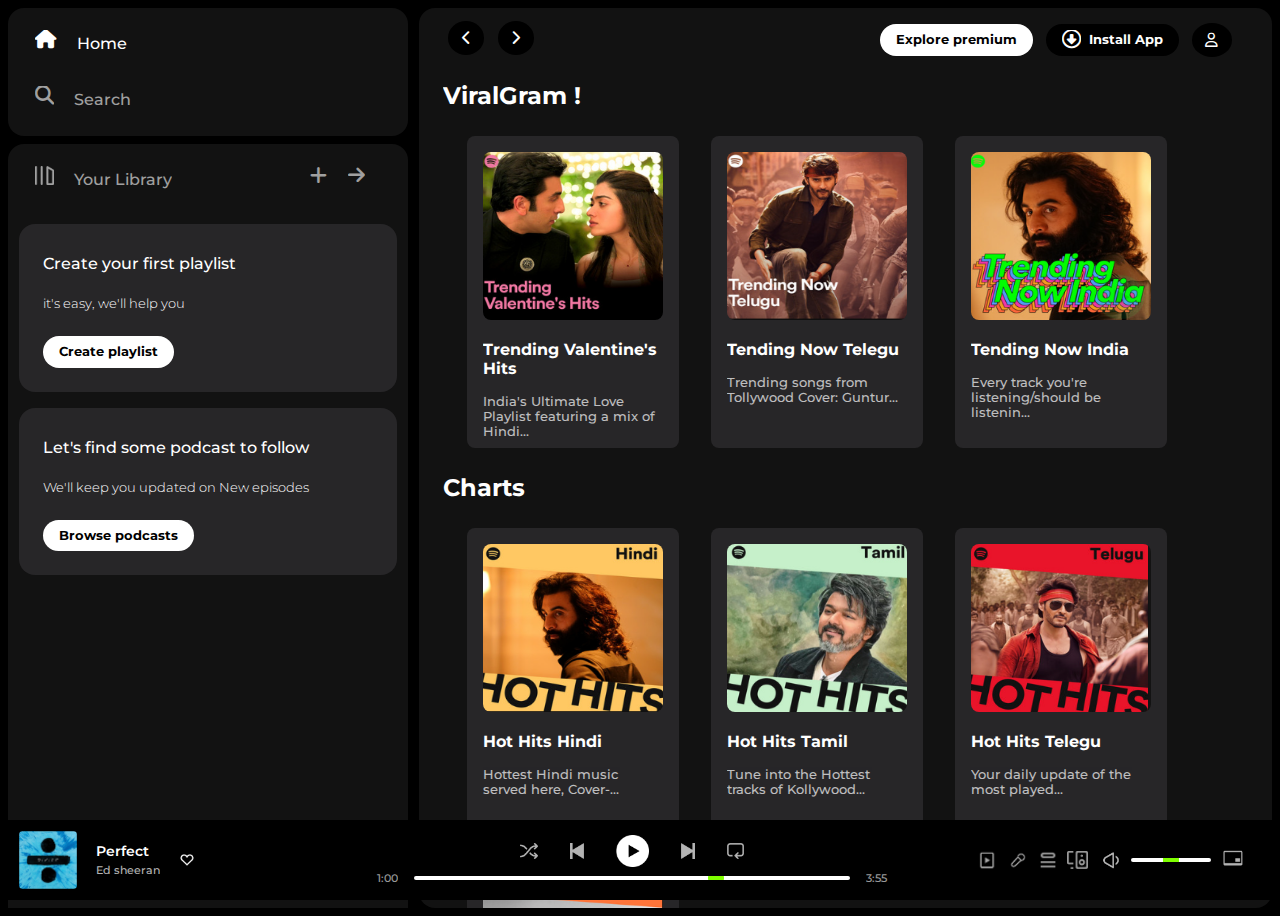
==== index.html @ b38ec643 "Spotify clone Added" ====
<!DOCTYPE html>
<html lang="en">
<head>
    <meta charset="UTF-8">
    <meta name="viewport" content="width=device-width, initial-scale=1.0">
    <link rel="icon" href="./assets/logo.png">
    <title>Spotify - Web Player: Music for everyone</title>
    <link rel="stylesheet" href="style.css">
    <link rel="stylesheet" href="https://cdnjs.cloudflare.com/ajax/libs/font-awesome/6.5.1/css/all.min.css">

    <link rel="preconnect" href="https://fonts.googleapis.com">
    <link rel="preconnect" href="https://fonts.gstatic.com" crossorigin>
    <link href="https://fonts.googleapis.com/css2?family=Montserrat:ital,wght@0,100..900;1,100..900&display=swap" rel="stylesheet">
</head>
<body>
    <div class="container">

        <!-- Sidebar -->
        <div class="sidebar">
            <!-- Top sidebar -->
           <div class="sidebar-nav">
            <div style="opacity: 1;">
                <i class="fa-solid fa-house"></i> 
                <a href="#" >Home</a>
            </div>
            <div>
                <i class="fa-solid fa-magnifying-glass"></i> 
                <a href="#">Search</a>
            </div>
           </div>
<!--         sidebar library top -->
           <div class="sidebar-library">

            <div class="lib-head">
                <div class="library-link">
                    <img src="./assets/library_icon.png">
                    <a href="#">Your Library</a>
                </div>
                <div class="library-icon">
                    <a href="#"><i class="fa-solid fa-plus"></i></a>
                    <a href="#"><i class="fa-solid fa-arrow-right"></i></a>
                </div>
            </div>

            <!-- Side-library main items -->
            <div class="lib-items">
                <div class="box">
                    <p>Create your first playlist</p>
                    <p style="font-size: 0.8rem; font-weight: 300;">it's easy, we'll help you</p>
                    <button class="btn">Create playlist</button>
                </div>

                <div class="box">
                    <p>Let's find some podcast to follow</p>
                    <p style="font-size: 0.8rem; font-weight: 300;">We'll keep you updated on New episodes</p>
                    <button class="btn">Browse podcasts</button>
                </div>

            </div>
           </div>
        </div>

        <!-- Main -->
        <div class="main-items">

            <div class="main-items-nav">
                <div class="main-items-nav-1">
                    <i class="fa-solid fa-chevron-left"></i>
                    <i class="fa-solid fa-chevron-right" id="main-items-nav-1-Hide"></i>
                </div>
                
                <div class="main-items-nav-2">
                    <button class="btn"  id="main-items-nav-2-btn-hide">Explore premium</button>
                    <button class="btn  nav-user-icon-install"><i class="fa-regular fa-circle-down" ></i>Install App</button>
                    <i class="fa-regular fa-user nav-user-icon " id=""></i>
                </div>
            </div>


            <h2>ViralGram !</h2>
                <div class="main-items-content">
                    <div class="card">
                       <img src="./Trend/pic1.png" alt="">
                       <p class="title">Trending Valentine's Hits</p>
                       <p class="para">India's Ultimate Love Playlist featuring a mix of Hindi...</p>
                    </div>
                    <div class="card">
                        <img src="./Trend/pic2.png" alt="">
                        <p class="title">Tending Now Telegu</p>
                        <p class="para">Trending songs from Tollywood Cover: Guntur...</p>
                     </div>
                     <div class="card">
                        <img src="./Trend/pic3.png" alt="">
                        <p class="title">Tending Now India</p>
                        <p class="para">Every track you're listening/should be listenin...</p>
                     </div>
                </div>

                <h2>Charts</h2>
                <div class="main-items-content">
                    <div class="card">
                       <img src="./Hot/pic1.png" alt="">
                       <p class="title">Hot Hits Hindi</p>
                       <p class="para">Hottest Hindi music served here, Cover-...</p>
                    </div>

                    <div class="card">
                        <img src="./Hot/pic2.png" alt="">
                        <p class="title">Hot Hits Tamil</p>
                        <p class="para">Tune into the Hottest tracks of Kollywood...</p>
                     </div>

                     <div class="card">
                        <img src="./Hot/pic3.png" alt="">
                        <p class="title">Hot Hits Telegu</p>
                        <p class="para">Your daily update of the most played...</p>
                     </div>

                     <div class="card">
                        <img src="./Hot/pic4.png" alt="">
                        <p class="title">Hot Hits Hindi</p>
                        <p class="para">Your daily update of the most played...</p>
                     </div>

                     
                </div>

                <h2>Podcast</h2>
                <div class="main-items-content">
                    <div class="card">
                       <img src="./podcast/pic1.png" alt="">
                       <p class="title">Top 50-Global</p>
                       <p class="para">Your daily update of the most played...</p>
                    </div>
                    <div class="card">
                        <img src="./podcast/pic2.png" alt="">
                        <p class="title">Top 50-Global</p>
                        <p class="para">Your daily update of the most played...</p>
                     </div>
                     <!-- <div class="card">
                        <img src="./podcast/pic3.png" alt="">
                        <p class="title">Top 50-Global</p>
                        <p class="para">Your daily update of the most played...</p>
                     </div> -->
                     <div class="card">
                        <img src="./podcast/pic4.png" alt="">
                        <p class="title">Top 50-Global</p>
                        <p class="para">Your daily update of the most played...</p>
                     </div>
                     <div class="card">
                        <img src="./podcast/pic5.png" alt="">
                        <p class="title">Top 50-Global</p>
                        <p class="para">Your daily update of the most played...</p>
                     </div>
                </div>

                <h2>Radio</h2>
                <div class="main-items-content">
                    <div class="card">
                       <img src="./radio/pic1.png" alt="">
                       <p class="title">Top 50-Global</p>
                       <p class="para">Your daily update of the most played...</p>
                    </div>
                    <div class="card">
                        <img src="./radio/pic2.png" alt="">
                        <p class="title">Top 50-Global</p>
                        <p class="para">Your daily update of the most played...</p>
                     </div>
                     <div class="card">
                        <img src="./radio/pic3.png" alt="">
                        <p class="title">Top 50-Global</p>
                        <p class="para">Your daily update of the most played...</p>
                     </div>
                     <div class="card">
                        <img src="./radio/pic4.png" alt="">
                        <p class="title">Top 50-Global</p>
                        <p class="para">Your daily update of the most played...</p>
                     </div>
                     <div class="card">
                        <img src="./radio/pic5.png" alt="">
                        <p class="title">Top 50-Global</p>
                        <p class="para">Your daily update of the most played...</p>
                     </div>
                     <div class="card">
                        <img src="./radio/pic6.png" alt="">
                        <p class="title">Top 50-Global</p>
                        <p class="para">Your daily update of the most played...</p>
                     </div>
                </div>
            
                <div class="footer-first-section">
                    <div class="ffs-first">
                        <div style="display: flex; flex-direction: column;">
                            <p>Company</p>
                            <a href="#">About</a>
                            <a href="#">Jobs</a>
                            <a href="#">For the Record</a>
                        </div>
                        <div style="display: flex; flex-direction: column;">
                            <p>Communities</p>
                            <a href="#">For Artists</a>
                            <a href="#">Developers</a>
                            <a href="#">Advertising</a>
                            <a href="#">investors</a>
                            <a href="#">Vendors</a>
                        </div>
                        <div style="display: flex; flex-direction: column;">
                            <p>Useful links</p>
                            <a href="#">Support</a>
                            <a href="#">Free the Mobile App</a>
                        </div>
                        
                    </div>

                    <div class="ffs-second">
                        <a href="#"><i class="fa-brands fa-instagram" id="B-icon"></i></a>
                        <a href="#"><i class="fa-brands fa-twitter" id="B-icon"></i></a>
                        <a href="#"><i class="fa-brands fa-facebook" id="B-icon"></i></a>

                    </div>
                </div>

                
                <div class="footer-bar">
                    <div>
                        <a class="footer-bar-a" href="#">Legal</a>
                        <a class="footer-bar-a" href="#">Safety & Privacy Center</a>
                        <a class="footer-bar-a" href="#">Privacy Policy</a>
                        <a class="footer-bar-a" href="#">Cookies</a>
                        <a class="footer-bar-a" href="#">About Ads</a>
                        <a class="footer-bar-a" href="#">Accessibility</a>
                    </div>
                    <div style="opacity: 0.6;">© 2024 Spotify AB</div>
                </div>

            </div>
                

        <!-- Music player -->
        <div class="music-player">
            <div class="Left-bar">
                <img src="./assets/album_pictureE.png" alt="">
                <div>
                    <a href="google.com" style="font-weight: 600; font-size: 0.85rem; cursor: pointer;">Perfect</a>
                    <a style="opacity: 0.7; margin-top: 0.3rem; cursor: pointer;">Ed sheeran</a>
                </div>
                <img src="./assets/album_icon1.png" class="Heart-icon" alt="">
            </div>
            <div class="mid-bar">
                <div>
                    <a href="#"><img src="./assets/player_icon1.png" alt=""></a>
                    <a href="#"><img src="./assets/player_icon2.png" alt=""></a>
                    <a href="#"><img style="height: 2rem; opacity: 1;" src="./assets/player_icon3.png" alt=""></a>
                    <a href="#"><img src="./assets/player_icon4.png" alt=""></a>
                    <a href="#"><img src="./assets/player_icon5.png" alt=""></a>
                </div>
                <div>
                    <span>1:00</span>
                    <input type="range" min="0" max="100" value="70" id="slider">
                    <span>3:55</span>
                </div>
            </div>
            <div class="right-bar">
                <img style="height:2.3rem;" src="./assets/controls_icon1.png" alt="">
                <img style="height:2rem;" src="./assets/controld_icon2.png" alt="">
                <img style="height:1.4rem; opacity: 0.6;" src="./assets/controls_icon3.png" alt="">
                <img style="height:1.1rem; opacity: 0.6;" src="./assets/controls_icon4.png" alt="">
                <img style="height:2.5rem;" src="./assets/controls_icon5.png" alt="">
                <input type="range" id="Second-rangebar" min="0" max="100" value="50" id="">
                <img style="height:2.2rem; margin-left:0.5rem;" src="./assets/album_icon2.png" alt="">
            </div>
        </div>
    </div>
</body>      
</html>
---- style.css ----
*{
    margin: 0;
    font-family: "Montserrat", sans-serif;
    font-weight: 500;
    overflow: hidden;
    
}
.container{
    background-color: black;
    display: flex;
    height: 100vh;
    color: white;
    padding: 0.5rem;
}
.sidebar{
    background-color:black;
    width: 400px;
    margin-right: 0.7rem;

    /* border-radius: 16px; */
}
.main-items{
    background-color:#121212;
    flex: 1;
    border-radius: 16px;
    overflow:auto;
    scrollbar-color: #121212 black;
    scrollbar-width:thin;
    padding: 0rem 1.5rem;
    
    
}

.music-player{
    background-color:black;
    position: fixed;
    bottom: 0px;
    height: 80px;
    width: 100%;
}

.sidebar-nav{
    height: 112px;
    border-radius: 1rem;
    /* padding: 1rem; */
    background-color:#121212;
    display: flex;
    flex-direction: column;
    justify-content: center;
    padding: 0.5rem 0.7rem;
    top: 0px;
    /* margin: 0.5rem; */
    /* box-sizing: border-box; */

}
.sidebar-nav div i{
    font-size:1.2rem ;
    margin-right: 1rem;
}
a{
    text-decoration: none;
    color: white;
    
}

.sidebar-nav div{
    margin:0.5rem 1rem ;
    line-height: 2.5rem;
    opacity: 0.6;
    transition: 0.2s linear 0s;
    
}
.sidebar-nav div:hover{
    opacity: 1;
}

/* library sidebar */

.sidebar-library{
    background-color: #121212;
    margin-top: 0.5rem;
    border-radius: 1rem;
    padding: 0.5rem 0.7rem;
    height: 100%;

}

.lib-head{
    display: flex;
    justify-content: space-between;
    margin:0.5rem 1rem ;
    line-height: 2.5rem;
}

.library-link{
    opacity: 0.6;
    transition: 0.2s ease-in 0s;

}
.library-link:hover{
    opacity: 1;
}
.library-link img{
    height: 1.2rem ;
    margin-right: 1rem;
}
.library-icon i{
    font-size: 1.2rem;
    margin-right: 1rem;
    opacity: 0.6;
    transition: 0.2s ease-in 0s;

}
.library-icon i:hover{
    opacity: 1;
    transform: scale(1.2);
}

/* lib-items */

.lib-items{
    /* overflow:auto ; */
}

.box{
    background-color: #272628;
    border-radius: 1rem;
    padding: 1rem 0.5rem;
    margin-top: 1rem;

}
.box p,.btn{
    margin:0.5rem 1rem ;
    line-height: 2rem;

}

.btn{
    border-radius: 100px;
    font-weight: 700;
    padding:0.2rem 1rem ;
    border-width: 0;
    width: fit-content;
    background-color: white;
    cursor: pointer;
    line-height: 1.9;
    transition: 0.1s ease-in 0s;
    
}
.btn:hover{
    transform: scale(1.05);
}

/* main-items */

.main-items-nav{
    display: flex;
    justify-content: space-between;
    height: 4rem;
    align-items: center;
    /* padding: 0rem 1rem; */
    position: sticky;
    top: 0px;
    background-color: #121212;
    z-index: 10;
}

.main-items-nav .btn{
    margin: 0;
    margin-right: 0.8rem;
}

.main-items-nav-1{
    /* margin-left: 0.7rem; */
    padding: 0.3rem;
}
.main-items-nav-1 i{
    font-size:0.9rem;
    background-color:black ;
    color:white;
    padding: 0.6rem 0.85rem;
    border-radius: 50%;
    margin-right:0.6rem;
    transition: 0.1s ease-in 0s;

}
.main-items-nav-1 i:hover{
    transform: scale(1.06);
    cursor: pointer;

}
.nav-user-icon{
    font-size:0.9rem;
    background-color:black ;
    color:white;
    padding: 0.6rem 0.85rem;
    border-radius: 50%;
    transition: 0.1s ease-in 0s;

    /* margin-right:0.6rem; */
}

.nav-user-icon:hover{
    transform: scale(1.06);
    cursor: pointer;
    
}

.main-items-nav-2{
    display: flex;
    align-items: center;
    margin-right: 0.5rem;
    padding: 0.3rem 0.5rem;

}

.nav-user-icon-install{
    /* font-size: 1.2rem; */
    display: flex;
    align-items: center;
    background-color: black;
    color: white;
    
}
.nav-user-icon-install i{
    font-size:1.2rem;
    margin-right: 0.5rem;
    
}

@media (max-width:1024px){
    #main-items-nav-1-Hide{
        display: none;
    }
    #main-items-nav-2-btn-hide{
        display: none;
    }
}

/* Main Section Card  */

.main-items-content{
    margin: 0.5rem;
    display: flex;
    flex-wrap: wrap;
    /* justify-content: space-evenly;
    align-items: center; */
}
h2{
    font-weight: 700;
    line-height: 3rem;
}
.card{
    width: 180px;
    height: 280px;
    background-color: #272628;
    border-radius: 0.5rem;
    padding: 1rem;
    margin:0.5rem 1rem;
    cursor: pointer;
    transition: 0.2s ease-in-out 0s;
}
@media (max-width:1024px){
    .card{
        width: 160px;
        height: 270px;
        
    }
}
.card:hover{
    transform: scale(1.04);
}
.card img{
    width: 100%;
    height: 60%;
    border-radius: 0.5rem;
}

.card .title{
    font-weight: 700;
    margin-top: 1rem;
}
.card .para{
    font-size: 0.8rem;
    /* font-weight: 300; */
    margin-top: 1rem;
    opacity: 0.7;

}


/* footer */


.footer-bar{
    height: 200px;
    border-top: 2px solid #272628;
    width: 95%;
    display: flex;
    justify-content: space-between;
    flex-wrap: wrap;
    /* align-items: center; */
    font-size: 0.9rem;
    margin: 0 1rem;

}
.footer-bar-a{
    opacity: 0.6;
    transition: 0.2s ease-in 0s;
    margin-right: 0.7rem;
    
}
.footer-bar-a:hover{
    opacity: 1;
}
.footer-bar div{
    margin-top: 2rem;
}

.footer-first-section{
    /* width: 90%; */
    /* height:300px; */
    display: flex;
    justify-content: space-between;
    /* align-items: space-around; */
    flex-wrap: wrap;
    margin-left:1rem;
    
}
.ffs-second{
    margin-top: 2rem;
    margin-bottom: 2rem;
}

.ffs-first{
    margin-top: 2rem;
    margin-bottom: 2rem;
    width: 60%;
    display: flex;
    justify-content: space-between;
    flex-wrap: wrap;
}
.ffs-first div p{
    font-weight: 700;
    margin: 1rem 0rem 0.7rem 0rem;
}
.ffs-first div a{
    opacity: 0.6;
    line-height: 2rem;
    transition: 0.2s ease-in 0s;
    font-size: 0.9rem;

}
.ffs-first div a:hover{
    opacity: 1;
}

.ffs-second a i{
    font-size: 1.2rem;
    background-color:black ;
    color:white;
    padding: 0.7rem 0.95rem;
    border-radius: 50%;
    margin-left:0.6rem;
    transition: 0.1s ease-in 0s;
    
}
.ffs-second a i:hover{
    background-color: #272628;
}


/* Music player */

.music-player{
    display: flex;
}

.Left-bar{
    width: 25%;
    display: flex;
    align-items: center;
    

}
.Left-bar img{
    border-radius: 0.9rem;
    height: 3.6rem;
    width: 3.6rem;
    padding: 0.7rem;
}
.Left-bar div{
    display: flex;
    flex-direction: column;
    font-size: 0.7rem;
    margin: 0 0.5rem;
}
.Left-bar .Heart-icon{
    height: 16px;
    width: 16px;
}

/* Music player mid bar */
.mid-bar{
    width: 50%;
    display: flex;
    flex-direction: column;
    justify-content: center;
    align-items:center ;
}
.mid-bar div{
    display: flex;
    align-items: center;
    justify-content: center;
    width: 100%;
}
.mid-bar div a img{
    height: 1rem;
    opacity: 0.7;
    margin:0rem 1rem;
}
.mid-bar div span{
    font-size: 0.7rem;
    padding: 0rem 1rem;
    /* margin:0 0.5rem 0.7rem; */
    opacity: 0.6;
}

#slider{
    -webkit-appearance:none;
    width: 70%;
    height: 0.25rem;
    border-radius: 1rem;
    outline: none;
    /* position: relative; */
}
#slider::-webkit-slider-thumb{
    -webkit-appearance: none;
    background-color: chartreuse;
    height: 1rem;
    width: 1rem;
    border-radius: 50%;
    cursor: pointer;
}
.right-bar{
    width: 25%;
    /* background-color: burlywood; */
    display: flex;
    align-items: center;
    justify-content: end;
    padding-right: 2rem;
}
.right-bar img{
    /* height: 1.3rem; */
    margin-right: 0.5rem;

}
#Second-rangebar{
    appearance: none;
    height: 0.2rem;
    width: 80px;
    border-radius: 1rem;
    outline: none;
}
#Second-rangebar::-webkit-slider-thumb{
    appearance: none;
    height: 1rem;
    width: 1rem;
    background-color: chartreuse;
}
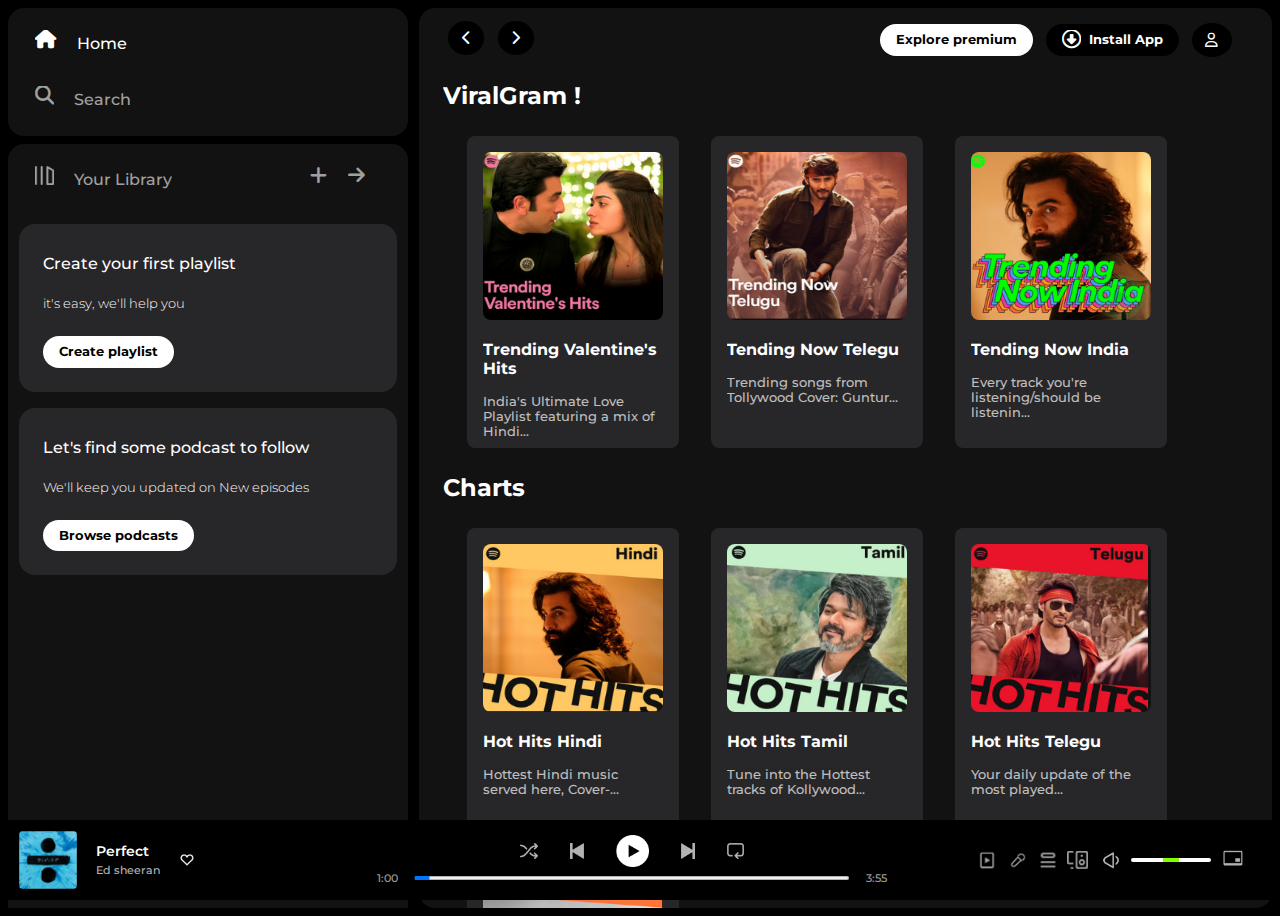
==== commit 3ee5ac3b: "New Some chnages Added" ====
--- a/index.html
+++ b/index.html
@@ -250,14 +250,14 @@
                 <div>
                     <a href="#"><img src="./assets/player_icon1.png" alt=""></a>
                     <a href="#"><img src="./assets/player_icon2.png" alt=""></a>
-                    <a href="#"><img style="height: 2rem; opacity: 1;" src="./assets/player_icon3.png" alt=""></a>
+                    <a href="#"><img id="pauseSong" style="height: 2rem; opacity: 1;" src="./assets/player_icon3.png" alt=""></a>
                     <a href="#"><img src="./assets/player_icon4.png" alt=""></a>
                     <a href="#"><img src="./assets/player_icon5.png" alt=""></a>
                 </div>
                 <div>
-                    <span>1:00</span>
-                    <input type="range" min="0" max="100" value="70" id="slider">
-                    <span>3:55</span>
+                    <span id="Start-time">1:00</span>
+                    <input type="range" min="0" max="100" value="0" id="slider" >
+                    <span id="End-time">3:55</span>
                 </div>
             </div>
             <div class="right-bar">
@@ -266,10 +266,11 @@
                 <img style="height:1.4rem; opacity: 0.6;" src="./assets/controls_icon3.png" alt="">
                 <img style="height:1.1rem; opacity: 0.6;" src="./assets/controls_icon4.png" alt="">
                 <img style="height:2.5rem;" src="./assets/controls_icon5.png" alt="">
-                <input type="range" id="Second-rangebar" min="0" max="100" value="50" id="">
+                <input type="range" id="Second-rangebar" min="0" max="100" value="50" >
                 <img style="height:2.2rem; margin-left:0.5rem;" src="./assets/album_icon2.png" alt="">
             </div>
         </div>
     </div>
+    <script src="app.js"></script>
 </body>      
 </html>--- a/style.css
+++ b/style.css
@@ -427,7 +427,7 @@
 }
 
 #slider{
-    -webkit-appearance:none;
+    /* -webkit-appearance:none; */
     width: 70%;
     height: 0.25rem;
     border-radius: 1rem;
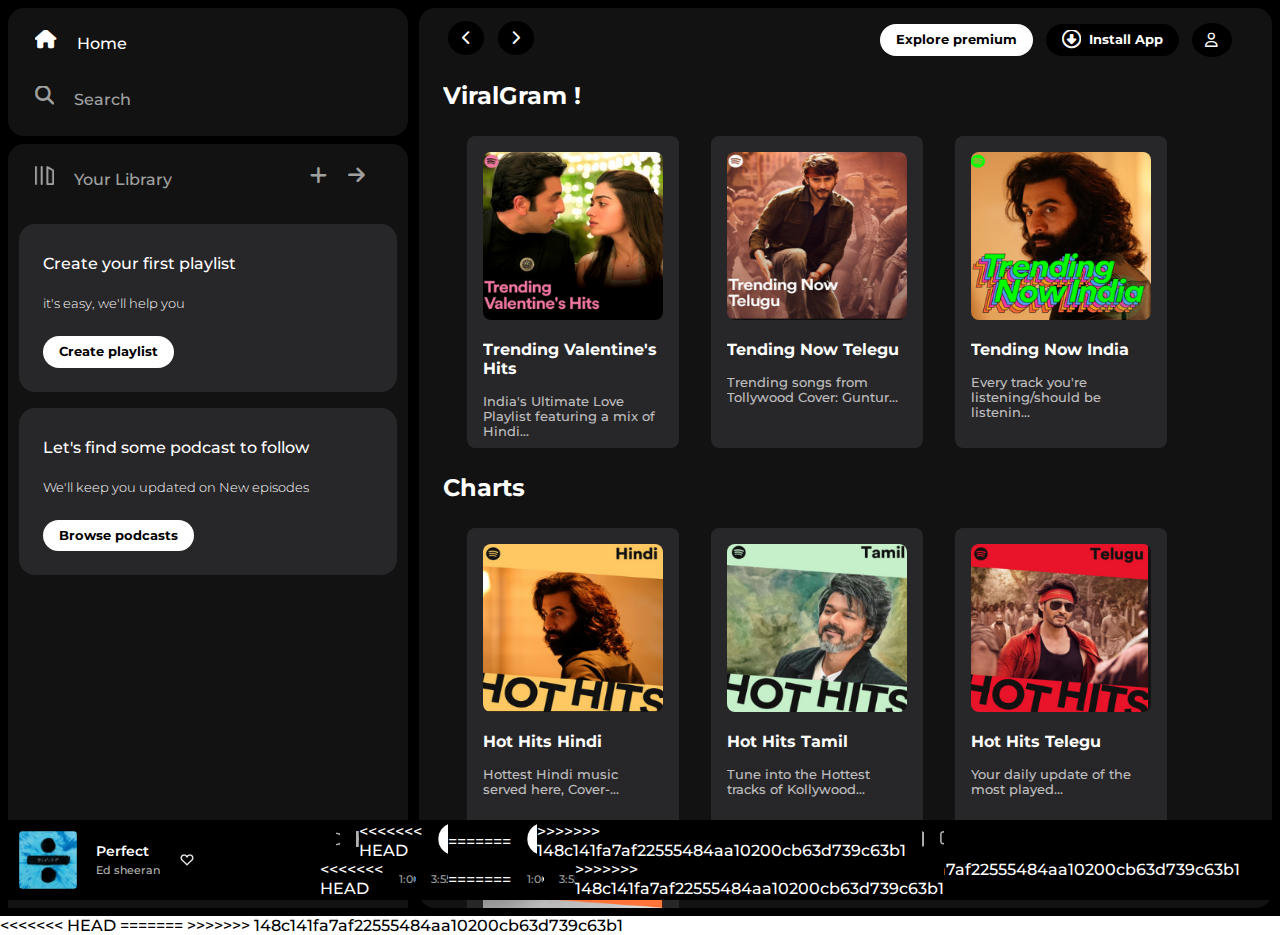
==== commit d22d5070: "Play Music Update" ====
--- a/index.html
+++ b/index.html
@@ -250,14 +250,24 @@
                 <div>
                     <a href="#"><img src="./assets/player_icon1.png" alt=""></a>
                     <a href="#"><img src="./assets/player_icon2.png" alt=""></a>
+<<<<<<< HEAD
                     <a href="#"><img id="pauseSong" style="height: 2rem; opacity: 1;" src="./assets/player_icon3.png" alt=""></a>
+=======
+                    <a href="#"><img style="height: 2rem; opacity: 1;" src="./assets/player_icon3.png" alt=""></a>
+>>>>>>> 148c141fa7af22555484aa10200cb63d739c63b1
                     <a href="#"><img src="./assets/player_icon4.png" alt=""></a>
                     <a href="#"><img src="./assets/player_icon5.png" alt=""></a>
                 </div>
                 <div>
+<<<<<<< HEAD
                     <span id="Start-time">1:00</span>
                     <input type="range" min="0" max="100" value="0" id="slider" >
                     <span id="End-time">3:55</span>
+=======
+                    <span>1:00</span>
+                    <input type="range" min="0" max="100" value="70" id="slider">
+                    <span>3:55</span>
+>>>>>>> 148c141fa7af22555484aa10200cb63d739c63b1
                 </div>
             </div>
             <div class="right-bar">
@@ -266,11 +276,18 @@
                 <img style="height:1.4rem; opacity: 0.6;" src="./assets/controls_icon3.png" alt="">
                 <img style="height:1.1rem; opacity: 0.6;" src="./assets/controls_icon4.png" alt="">
                 <img style="height:2.5rem;" src="./assets/controls_icon5.png" alt="">
+<<<<<<< HEAD
                 <input type="range" id="Second-rangebar" min="0" max="100" value="50" >
+=======
+                <input type="range" id="Second-rangebar" min="0" max="100" value="50" id="">
+>>>>>>> 148c141fa7af22555484aa10200cb63d739c63b1
                 <img style="height:2.2rem; margin-left:0.5rem;" src="./assets/album_icon2.png" alt="">
             </div>
         </div>
     </div>
+<<<<<<< HEAD
     <script src="app.js"></script>
+=======
+>>>>>>> 148c141fa7af22555484aa10200cb63d739c63b1
 </body>      
 </html>--- a/style.css
+++ b/style.css
@@ -427,7 +427,11 @@
 }
 
 #slider{
+<<<<<<< HEAD
     /* -webkit-appearance:none; */
+=======
+    -webkit-appearance:none;
+>>>>>>> 148c141fa7af22555484aa10200cb63d739c63b1
     width: 70%;
     height: 0.25rem;
     border-radius: 1rem;
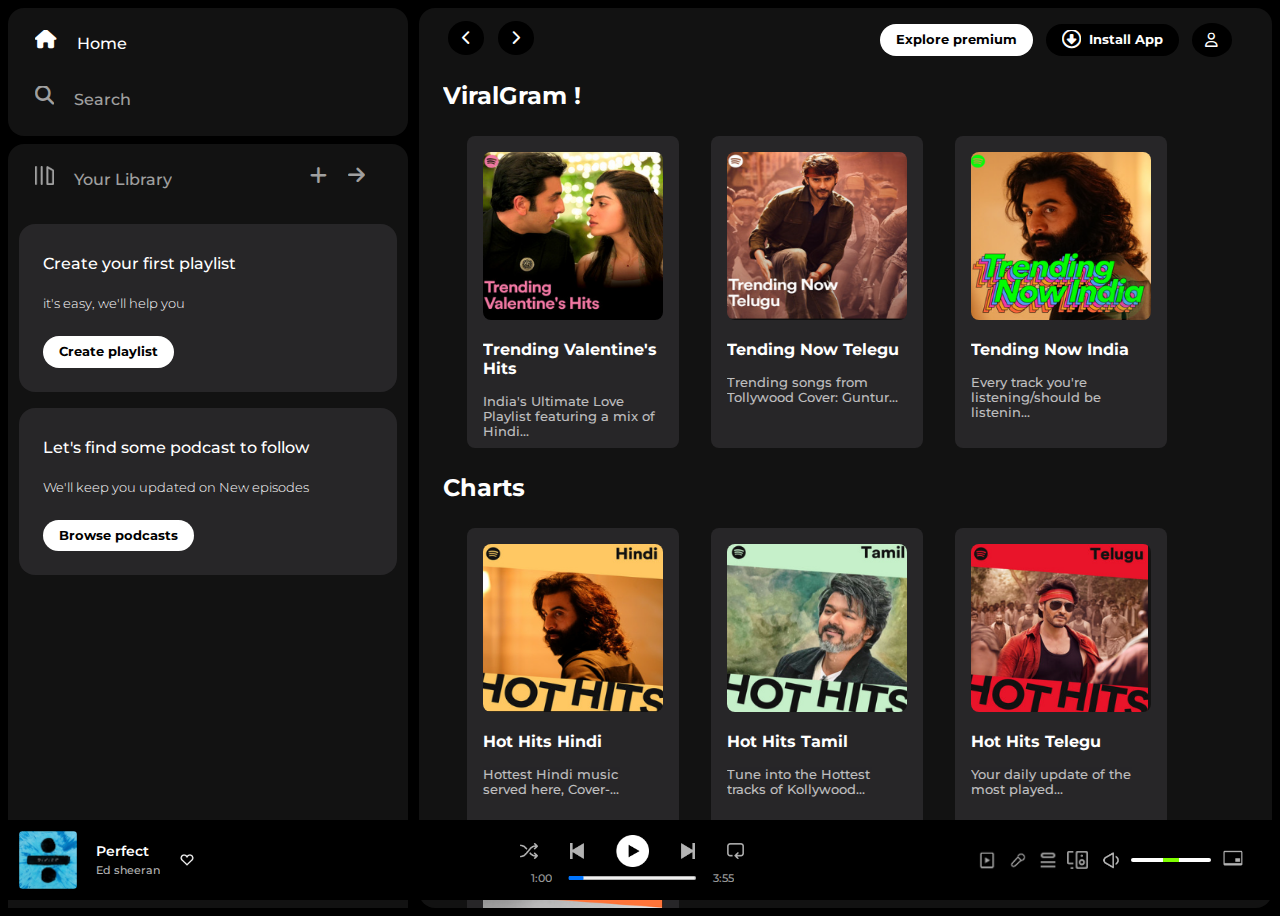
==== commit 78c4d845: "Play Music" ====
--- a/index.html
+++ b/index.html
@@ -250,24 +250,14 @@
                 <div>
                     <a href="#"><img src="./assets/player_icon1.png" alt=""></a>
                     <a href="#"><img src="./assets/player_icon2.png" alt=""></a>
-<<<<<<< HEAD
                     <a href="#"><img id="pauseSong" style="height: 2rem; opacity: 1;" src="./assets/player_icon3.png" alt=""></a>
-=======
-                    <a href="#"><img style="height: 2rem; opacity: 1;" src="./assets/player_icon3.png" alt=""></a>
->>>>>>> 148c141fa7af22555484aa10200cb63d739c63b1
                     <a href="#"><img src="./assets/player_icon4.png" alt=""></a>
                     <a href="#"><img src="./assets/player_icon5.png" alt=""></a>
                 </div>
                 <div>
-<<<<<<< HEAD
                     <span id="Start-time">1:00</span>
                     <input type="range" min="0" max="100" value="0" id="slider" >
                     <span id="End-time">3:55</span>
-=======
-                    <span>1:00</span>
-                    <input type="range" min="0" max="100" value="70" id="slider">
-                    <span>3:55</span>
->>>>>>> 148c141fa7af22555484aa10200cb63d739c63b1
                 </div>
             </div>
             <div class="right-bar">
@@ -276,18 +266,11 @@
                 <img style="height:1.4rem; opacity: 0.6;" src="./assets/controls_icon3.png" alt="">
                 <img style="height:1.1rem; opacity: 0.6;" src="./assets/controls_icon4.png" alt="">
                 <img style="height:2.5rem;" src="./assets/controls_icon5.png" alt="">
-<<<<<<< HEAD
                 <input type="range" id="Second-rangebar" min="0" max="100" value="50" >
-=======
-                <input type="range" id="Second-rangebar" min="0" max="100" value="50" id="">
->>>>>>> 148c141fa7af22555484aa10200cb63d739c63b1
                 <img style="height:2.2rem; margin-left:0.5rem;" src="./assets/album_icon2.png" alt="">
             </div>
         </div>
     </div>
-<<<<<<< HEAD
     <script src="app.js"></script>
-=======
->>>>>>> 148c141fa7af22555484aa10200cb63d739c63b1
 </body>      
 </html>